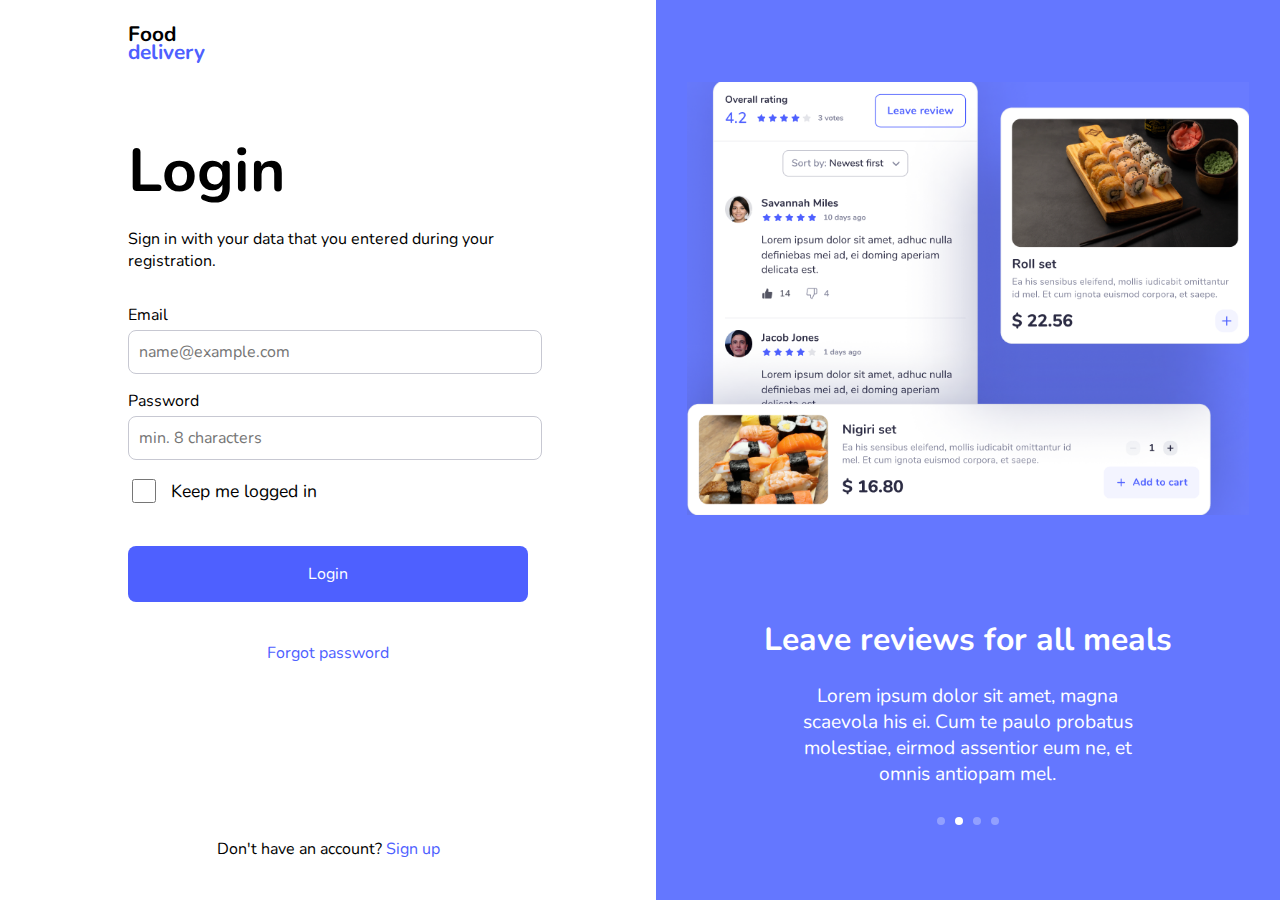
==== index.html @ fb19f6cb "Refactor folder structure" ====
<!DOCTYPE html>
<html lang="en">
<head>
    <meta charset="UTF-8">
    <title>Food delivery</title>
    <link rel="stylesheet" href="css/index.css">
    <link rel="preconnect" href="https://fonts.googleapis.com">
    <link rel="preconnect" href="https://fonts.gstatic.com" crossorigin>
    <link href="https://fonts.googleapis.com/css2?family=Nunito:ital,wght@0,200..1000;1,200..1000&display=swap"
          rel="stylesheet">
</head>
<body>
<section class="login-side">
    <div class="login-side-container">

        <div class="icon-container">
            <a href="index.html">
                <h2 class="icon ">Food</h2>
                <h2 class="icon icon-blue">delivery</h2>
            </a>
        </div>
        <div class="login-container">
            <div>
                <h1 class="login-label">Login</h1>
                <div class="login-instruction">
                    Sign in with your data that you entered during your registration.
                </div>
                <form action="products.html">
                    <div class="login-form">
                        <div class="input-container">

                            <label for="email">Email</label>
                            <input id="email" placeholder="name@example.com" type="text"/>
                        </div>
                        <div class="input-container">
                            <label for="password">Password</label>
                            <input placeholder="min. 8 characters" id="password" type="password"/>
                        </div>

                        <div class="remember-me">
                            <input id="remember-me" type="checkbox"/><label for="remember-me">Keep me logged in</label>
                        </div>

                        <button type="submit" class="login-button">Login</button>
                        <a id="forgot-link" href="#">Forgot password</a>
                    </div>
                </form>
            </div>
        </div>

        <div class="signup-container">
            <span>Don't have an account?</span> <a href="#">Sign up</a>
        </div>
    </div>
</section>


<section class="suggestion-side">
    <div class="suggestion-side-container">

        <img src="images/suggestion-carousel.png" alt="">
        <div class="suggestion-side-container">

            <h1 class="suggestion-label">
                Leave reviews for all meals
            </h1>
            <div class="suggestions">
                Lorem ipsum dolor sit amet, magna scaevola his ei. Cum te paulo probatus molestiae, eirmod assentior eum
                ne, et omnis antiopam mel.
            </div>

            <div class="carousel-circles-container">
                <div class="carousel-circle"></div>
                <div class="carousel-circle" id="full-circle"></div>
                <div class="carousel-circle"></div>
                <div class="carousel-circle"></div>
            </div>
        </div>
    </div>
</section>
</body>
</html>
---- css/index.css ----
* {
    font-family: Nunito, sans-serif;
    font-size: 1em;
}

body {
    display: flex;
    flex-direction: row;
    min-height: 100vh;
    padding: 0;
    margin: 0;
}

body a {
    color: #4E60FF;
    text-decoration: none;
}

body a:hover {
    opacity: 0.75;
}

.login-side {
    padding: 0 10%;
    min-width: 25em;
}

.login-side .login-side-container {
    display: flex;
    flex-direction: column;
    justify-content: space-between;
    height: 100%;
}

.login-side div .icon-container {
    width: 79px;
    position: relative;
    top: 20px;
}

.icon {
    margin: 0;
    font-size: 1.3em;
    color: black;
}

.icon-blue {
    position: relative;
    bottom: 10px;
    color: #4E60FF;
}

.login-container {
    padding-bottom: 100px;
}

.login-label {
    font-size: 3.8em;
    margin: 0;
}

.input-container {
    width: 100%;
    height: 100%;
    margin-bottom: 1em;
}

.personal-data-input-containers {
    margin-bottom: 1em;
}

.input-container input {
    width: 100%;
    height: 40px;
    border-radius: 8px;
    border: 1px solid #C7C8D2;
    padding-left: 10px;
    margin-top: 4px;
}

.login-instruction {
    margin-bottom: 32px;
    margin-top: 16px;
}

.remember-me {
    display: flex;
    align-items: center;
}

.remember-me input {
    height: 1.5em;
    width: 1.5em;
}

.remember-me label {
    margin-left: 12px;
    font-size: 1.1em;
}

.login-button {
    width: 100%;
    height: 3.5em;
    margin: 2.5em 0;
    border-radius: 8px;
    background-color: #4E60FF;
    color: white;
    border: none;
}

.login-button:hover {
    background-color: #3946c6;
    box-shadow: 2px 2px 4px black;
    cursor: pointer;
}

.signup-container {
    padding-bottom: 40px;
    margin: 0 auto;
    text-align: center;
}

#forgot-link {
    display: block;
    width: 16ex;
    text-align: center;
    margin: 0 auto;
}

.suggestion-side {
    background-color: #6477ff;
    min-height: 100vh;
    width: 100%;
}

.suggestion-side-container {
    color: white;
    align-items: center;
    display: flex;
    flex-direction: column;
    margin-top: 2em;
    min-height: 250px;
}

.suggestion-side-container img {
    width: 90%;
    min-width: 500px;
    max-width: 750px;
    margin-top: 50px;
    margin-bottom: 50px;
}

.suggestion-label {
    font-size: 2em;
}

.suggestions {
    text-align: center;
    width: 60%;
    font-size: 1.2em;
}

.carousel-circles-container {
    display: flex;
    flex-direction: row;
    align-items: center;
    margin-top: 30px;
    margin-left: auto;
    margin-right: auto;
}

.carousel-circle {
    width: 8px;
    height: 8px;
    border-radius: 50%;
    background-color: white;
    margin: 0 5px;
    opacity: 30%;
}

#full-circle {
    opacity: 100%;
}


/* Responsivity */
@media (max-width: 1200px) {
    * {
        font-size: 1.1em;
    }

    .suggestion-side {
        display: none;
    }

    .login-side {
        width: 100%;
    }

    .icon {
        font-size: 2em;
    }

    .input-container {
        margin-bottom: 1em;
    }

    .input-container input#email {
        height: 2.6em;
    }

    .input-container input#password {
        height: 2.6em;
    }

    .login-instruction {
        font-size: 1.3em;
    }

    .login-button {
        font-size: 1.3em;
    }

    .personal-data-input-containers {
        margin-bottom: 70px;
    }

    .remember-me label {
        font-size: 1.2em;
        margin: 1em;
    }
}
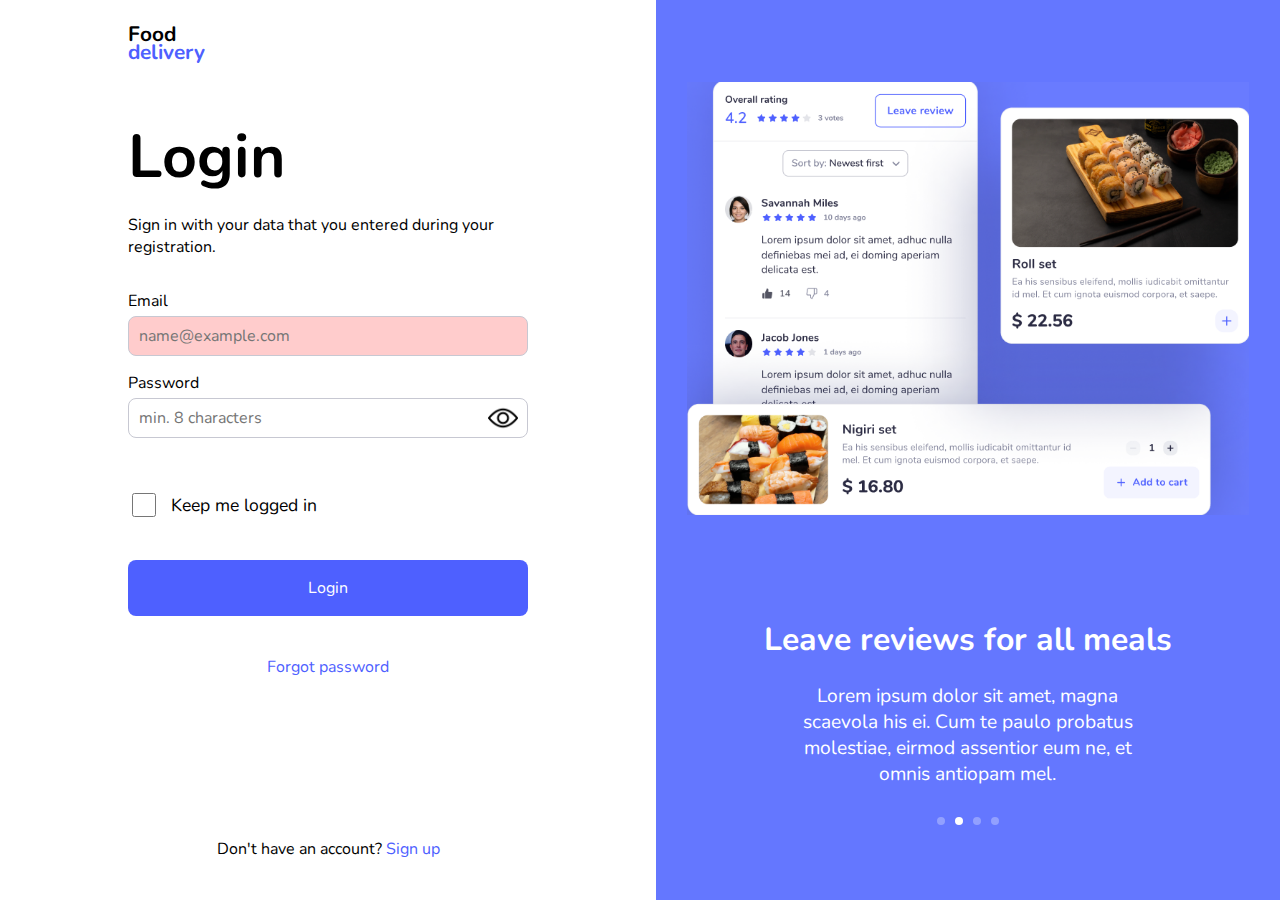
==== commit 7c9c5a6f: "Completed form on profile and index page. Remade icons on profile page. Remade parts of products pag" ====
--- a/index.html
+++ b/index.html
@@ -30,15 +30,17 @@
                         <div class="input-container">
 
                             <label for="email">Email</label>
-                            <input id="email" placeholder="name@example.com" type="text"/>
+                            <input id="email" placeholder="name@example.com"  type="email" required/>
                         </div>
                         <div class="input-container">
                             <label for="password">Password</label>
-                            <input placeholder="min. 8 characters" id="password" type="password"/>
+                            <input  placeholder="min. 8 characters" minlength="8" id="password" type="password" required/>
+                            <img class="show-password" src="images/view.png" alt="">
                         </div>
 
                         <div class="remember-me">
-                            <input id="remember-me" type="checkbox"/><label for="remember-me">Keep me logged in</label>
+                            <input id="remember-me" type="checkbox"/>
+                            <label for="remember-me">Keep me logged in</label>
                         </div>
 
                         <button type="submit" class="login-button">Login</button>
--- a/css/index.css
+++ b/css/index.css
@@ -74,9 +74,34 @@
     height: 40px;
     border-radius: 8px;
     border: 1px solid #C7C8D2;
-    padding-left: 10px;
+    padding: 10px 10px 10px 10px;
     margin-top: 4px;
 }
+
+.show-password {
+    position: relative;
+    bottom: 35px;
+    left: 90%;
+    width: 30px;
+    z-index: 10;
+}
+
+#password {
+    padding-right: 45px;
+    box-sizing: border-box;
+}
+
+#email {
+    box-sizing: border-box;
+}
+
+#email:invalid {
+    background-color: rgba(255, 0, 0, 0.2);
+}
+
+/*#password:invalid {*/
+/*    background-color: rgba(255, 0, 0, 0.2);*/
+/*}*/
 
 .login-instruction {
     margin-bottom: 32px;
@@ -96,6 +121,10 @@
 .remember-me label {
     margin-left: 12px;
     font-size: 1.1em;
+}
+
+#remember-me:checked {
+    accent-color: #4E60FF;
 }
 
 .login-button {
